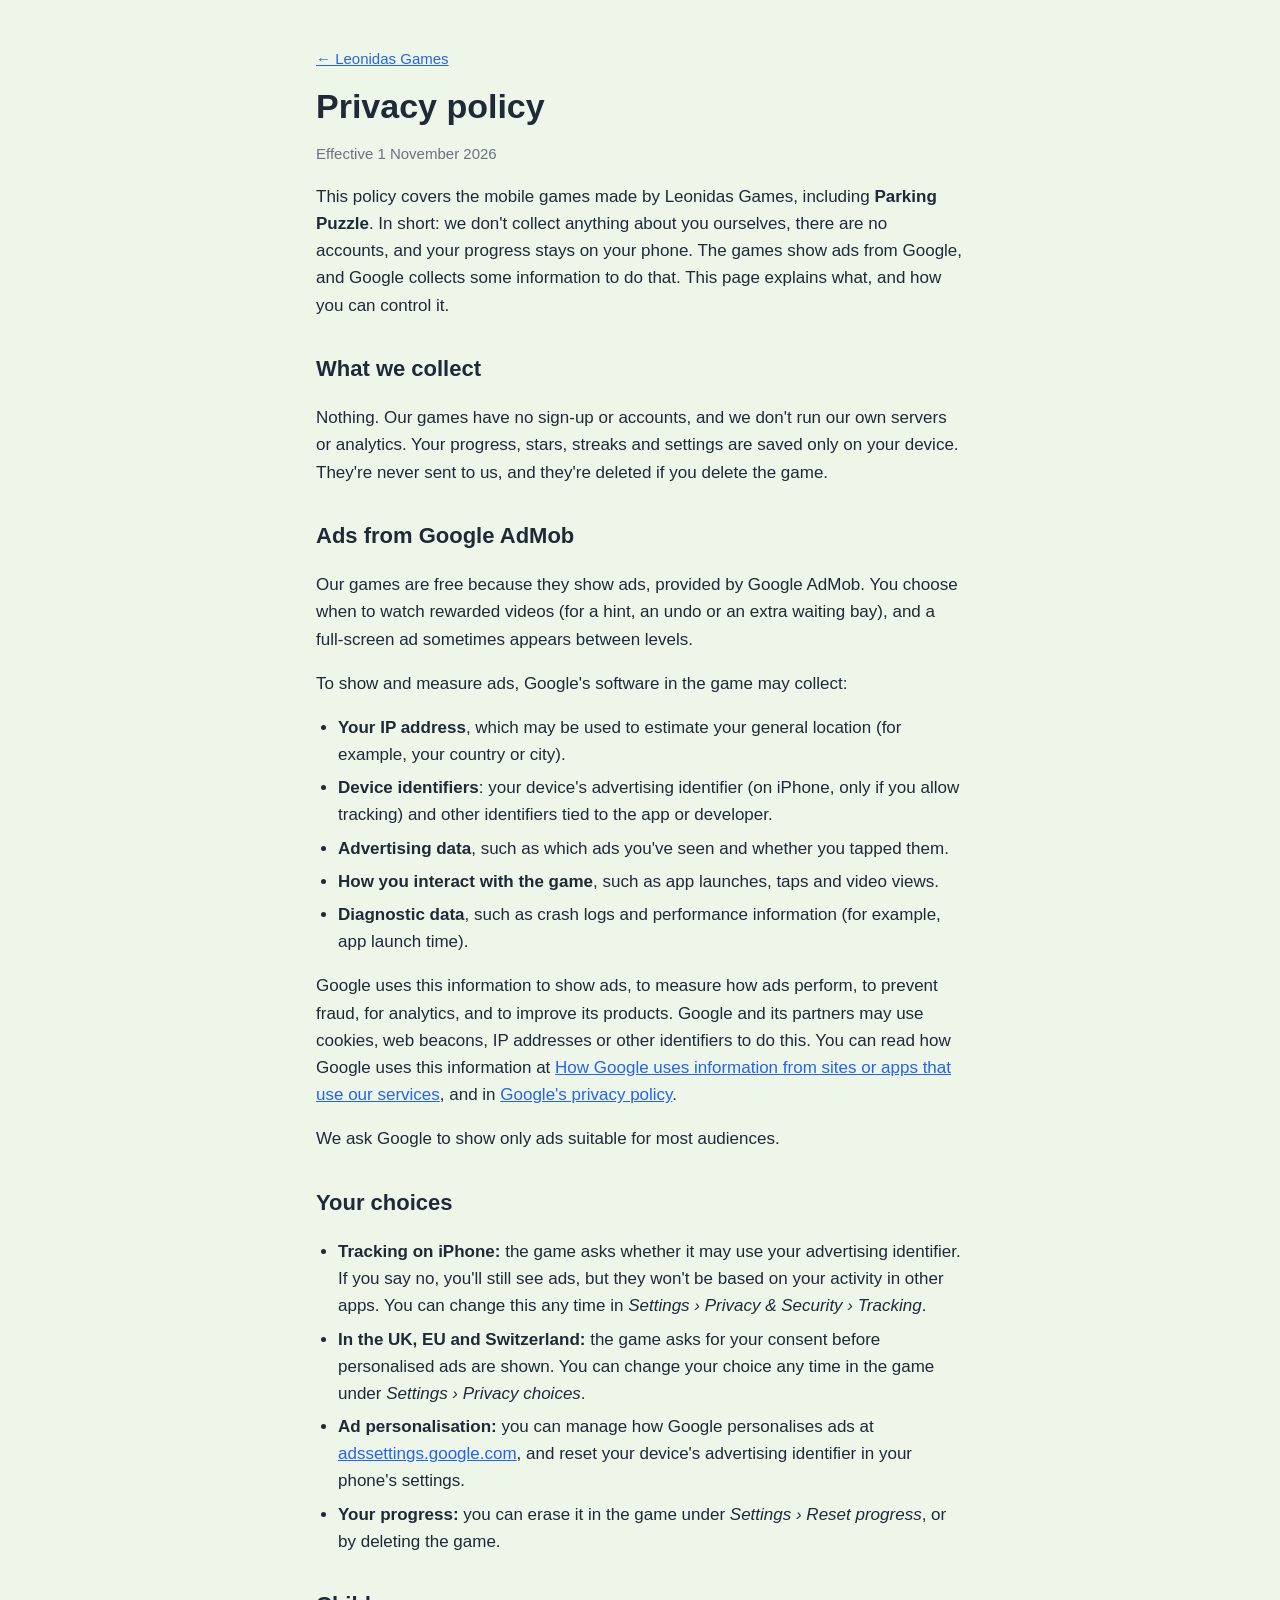
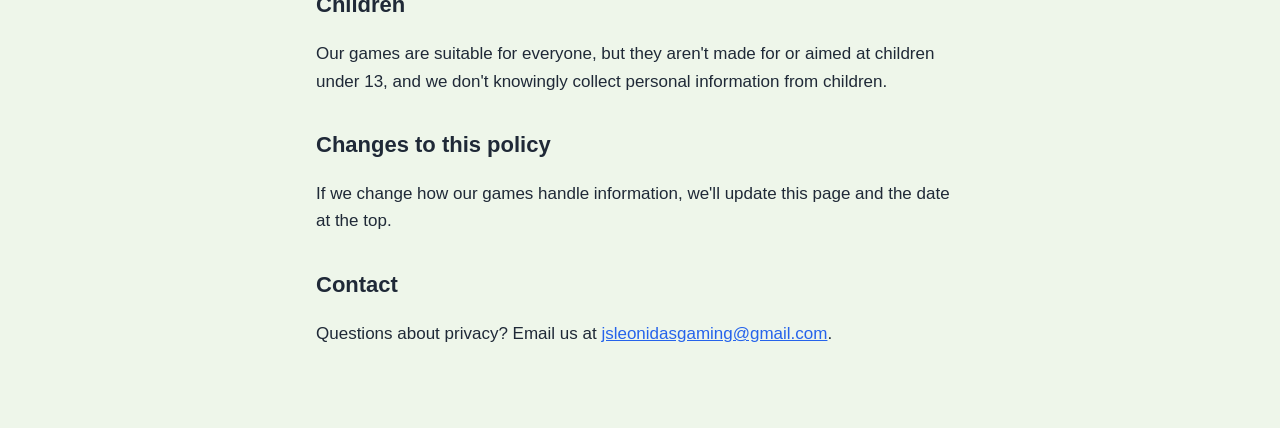
==== privacy/index.html @ 8e2aa1cd "Add files via upload" ====
<!doctype html>
<html lang="en-AU">
<head>
  <meta charset="utf-8">
  <meta name="viewport" content="width=device-width, initial-scale=1">
  <title>Privacy policy · Leonidas Games</title>
  <link rel="stylesheet" href="../style.css">
</head>
<body>
  <main>
    <p class="back"><a href="../">← Leonidas Games</a></p>
    <h1>Privacy policy</h1>
    <p class="meta">Effective 1 November 2026</p>

    <p>This policy covers the mobile games made by Leonidas Games, including <strong>Parking Puzzle</strong>. In short: we don't collect anything about you ourselves, there are no accounts, and your progress stays on your phone. The games show ads from Google, and Google collects some information to do that. This page explains what, and how you can control it.</p>

    <h2>What we collect</h2>
    <p>Nothing. Our games have no sign-up or accounts, and we don't run our own servers or analytics. Your progress, stars, streaks and settings are saved only on your device. They're never sent to us, and they're deleted if you delete the game.</p>

    <h2>Ads from Google AdMob</h2>
    <p>Our games are free because they show ads, provided by Google AdMob. You choose when to watch rewarded videos (for a hint, an undo or an extra waiting bay), and a full-screen ad sometimes appears between levels.</p>
    <p>To show and measure ads, Google's software in the game may collect:</p>
    <ul>
      <li><strong>Your IP address</strong>, which may be used to estimate your general location (for example, your country or city).</li>
      <li><strong>Device identifiers</strong>: your device's advertising identifier (on iPhone, only if you allow tracking) and other identifiers tied to the app or developer.</li>
      <li><strong>Advertising data</strong>, such as which ads you've seen and whether you tapped them.</li>
      <li><strong>How you interact with the game</strong>, such as app launches, taps and video views.</li>
      <li><strong>Diagnostic data</strong>, such as crash logs and performance information (for example, app launch time).</li>
    </ul>
    <p>Google uses this information to show ads, to measure how ads perform, to prevent fraud, for analytics, and to improve its products. Google and its partners may use cookies, web beacons, IP addresses or other identifiers to do this. You can read how Google uses this information at <a href="https://www.google.com/policies/privacy/partners/">How Google uses information from sites or apps that use our services</a>, and in <a href="https://policies.google.com/privacy">Google's privacy policy</a>.</p>
    <p>We ask Google to show only ads suitable for most audiences.</p>

    <h2>Your choices</h2>
    <ul>
      <li><strong>Tracking on iPhone:</strong> the game asks whether it may use your advertising identifier. If you say no, you'll still see ads, but they won't be based on your activity in other apps. You can change this any time in <em>Settings › Privacy &amp; Security › Tracking</em>.</li>
      <li><strong>In the UK, EU and Switzerland:</strong> the game asks for your consent before personalised ads are shown. You can change your choice any time in the game under <em>Settings › Privacy choices</em>.</li>
      <li><strong>Ad personalisation:</strong> you can manage how Google personalises ads at <a href="https://adssettings.google.com">adssettings.google.com</a>, and reset your device's advertising identifier in your phone's settings.</li>
      <li><strong>Your progress:</strong> you can erase it in the game under <em>Settings › Reset progress</em>, or by deleting the game.</li>
    </ul>

    <h2>Children</h2>
    <p>Our games are suitable for everyone, but they aren't made for or aimed at children under 13, and we don't knowingly collect personal information from children.</p>

    <h2>Changes to this policy</h2>
    <p>If we change how our games handle information, we'll update this page and the date at the top.</p>

    <h2>Contact</h2>
    <p>Questions about privacy? Email us at <a href="mailto:jsleonidasgaming@gmail.com">jsleonidasgaming@gmail.com</a>.</p>
  </main>
</body>
</html>
---- style.css ----
:root {
  --ink: #1f2937;
  --soft: #6b7280;
  --bg: #eef6ea;
  --card: #ffffff;
  --accent: #2563eb;
}
@media (prefers-color-scheme: dark) {
  :root {
    --ink: #e5e7eb;
    --soft: #9ca3af;
    --bg: #111827;
    --card: #1f2937;
    --accent: #60a5fa;
  }
}
* { box-sizing: border-box; }
body {
  margin: 0;
  background: var(--bg);
  color: var(--ink);
  font: 17px/1.6 -apple-system, BlinkMacSystemFont, "Segoe UI", Roboto, sans-serif;
}
main { max-width: 680px; margin: 0 auto; padding: 32px 16px 64px; }
h1 { font-size: 34px; line-height: 1.2; margin: 8px 0 4px; }
h2 { font-size: 22px; margin-top: 32px; }
h3 { font-size: 18px; margin: 24px 0 4px; }
a { color: var(--accent); }
ul { padding-left: 22px; }
li { margin: 6px 0; }
.lead { font-size: 20px; color: var(--soft); margin-top: 0; }
.meta, .back { color: var(--soft); font-size: 15px; }
.game { background: var(--card); border-radius: 20px; padding: 4px 20px 12px; margin: 24px 0; }
.soon { font-weight: 700; }
nav { display: flex; flex-wrap: wrap; gap: 20px; margin-top: 24px; font-weight: 700; }
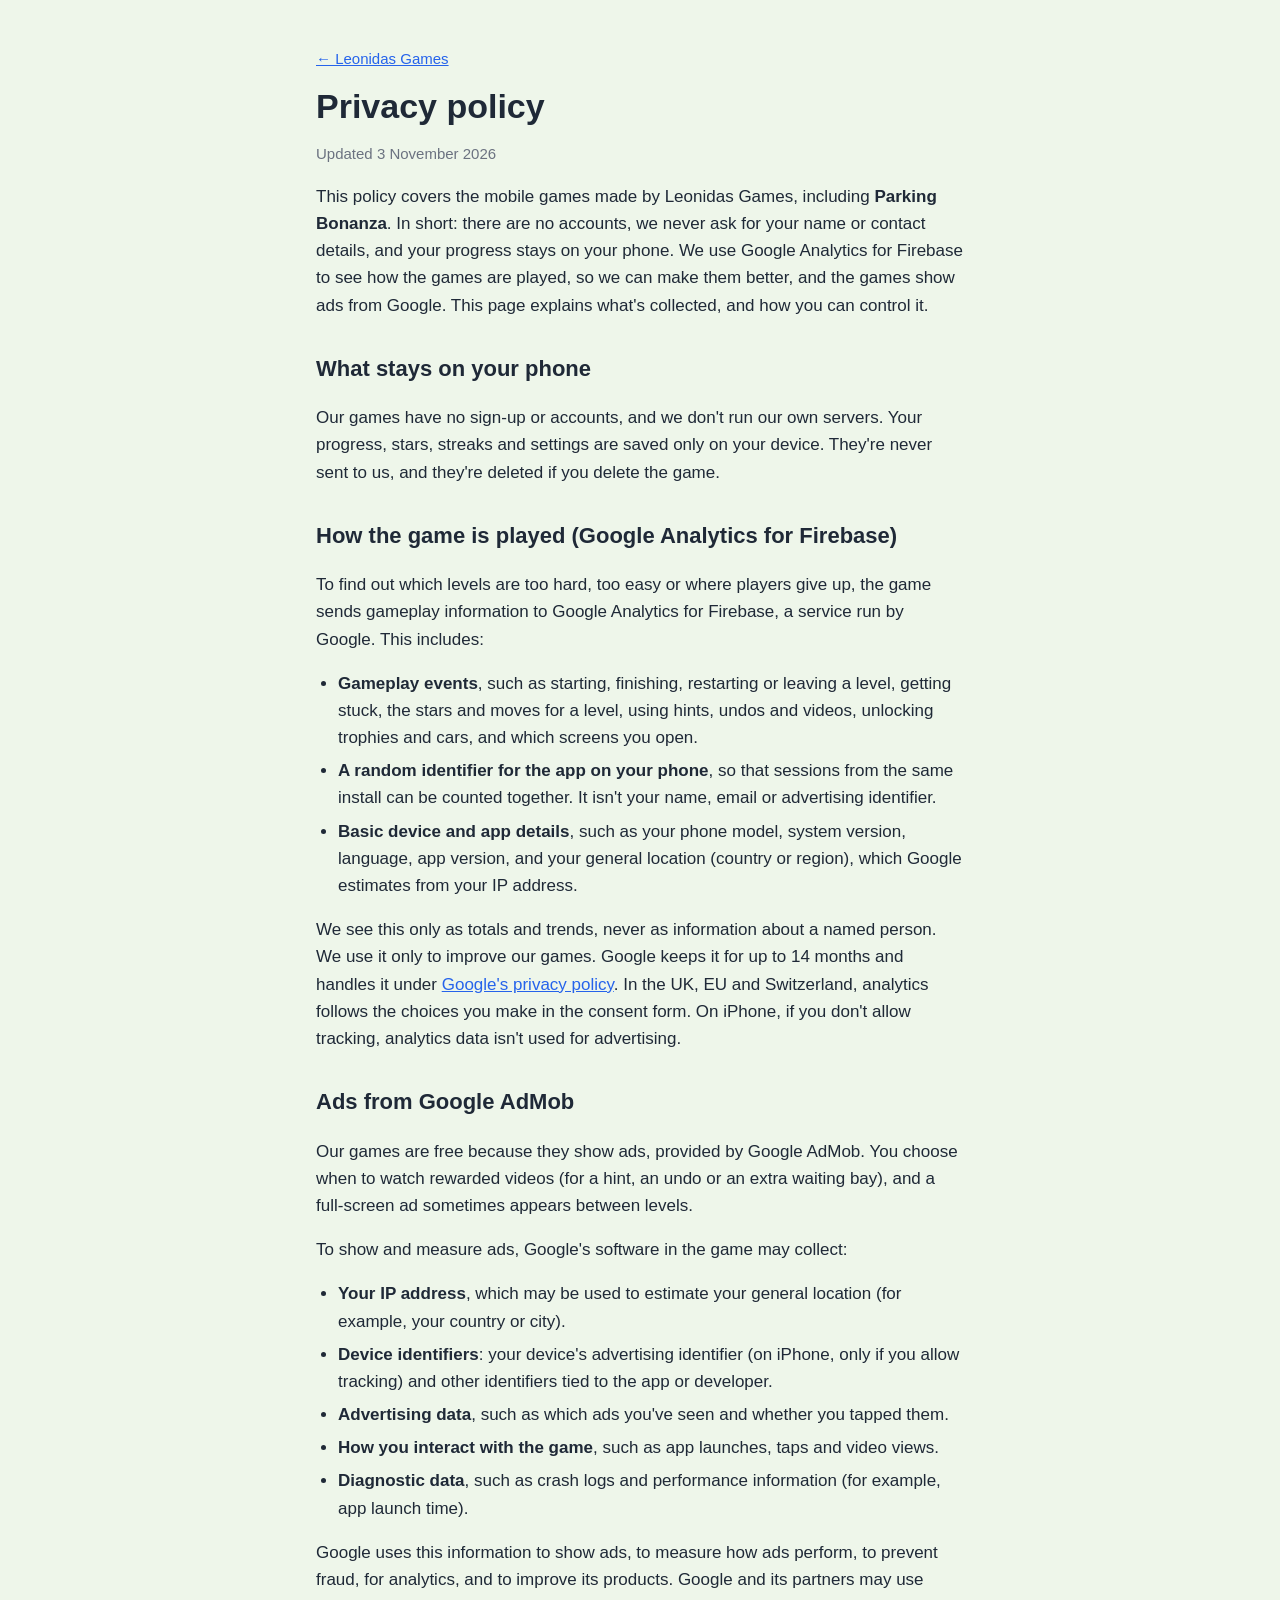
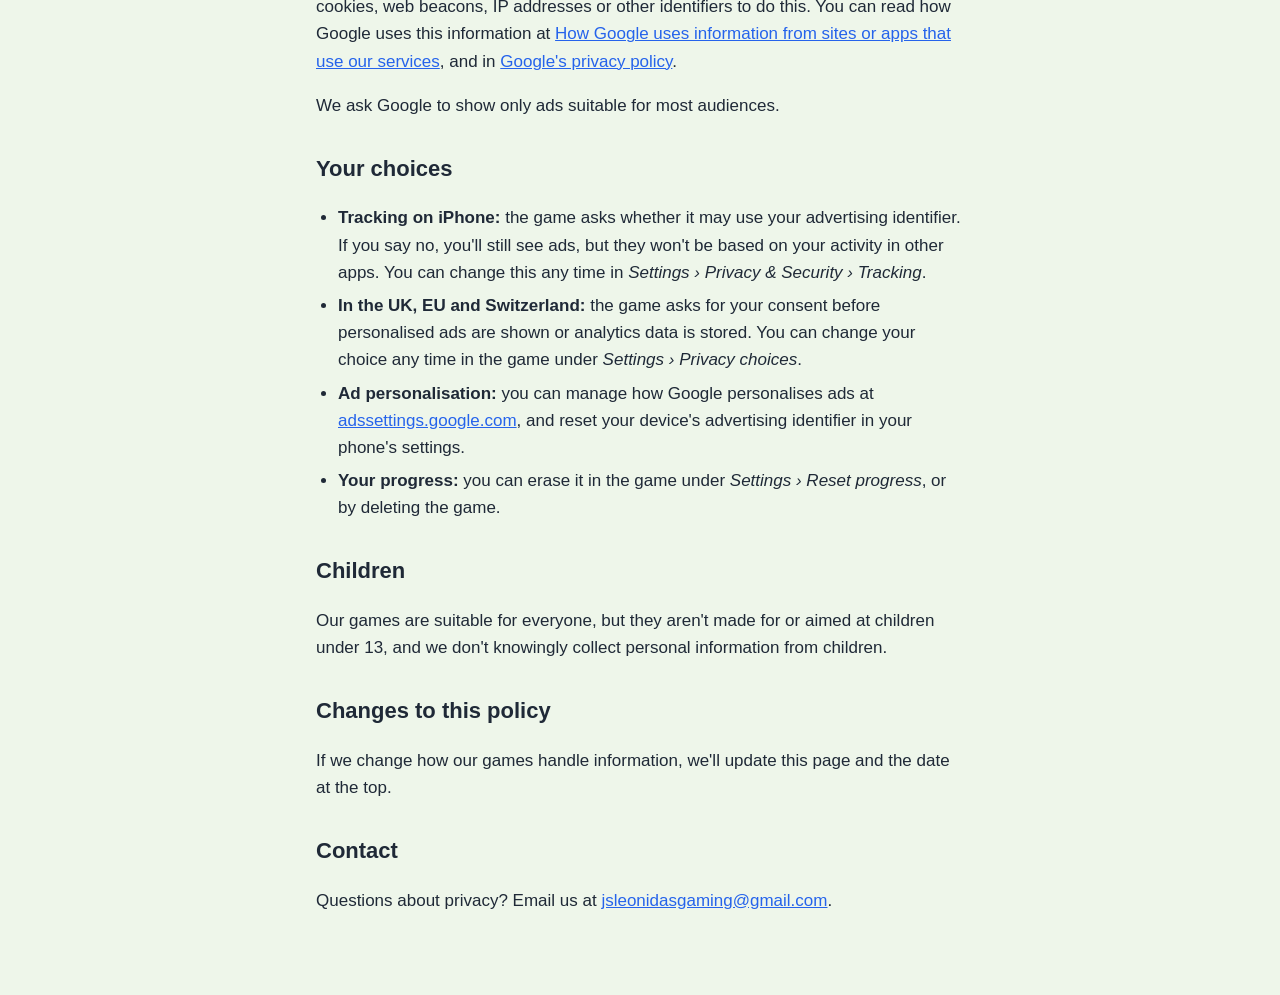
==== commit d8bb8f2a: "Update the site for Parking Bonanza in 3D - Home page: restore the real home page (the Help page had" ====
--- a/privacy/index.html
+++ b/privacy/index.html
@@ -10,12 +10,21 @@
   <main>
     <p class="back"><a href="../">← Leonidas Games</a></p>
     <h1>Privacy policy</h1>
-    <p class="meta">Effective 1 November 2026</p>
+    <p class="meta">Updated 3 November 2026</p>
 
-    <p>This policy covers the mobile games made by Leonidas Games, including <strong>Parking Puzzle</strong>. In short: we don't collect anything about you ourselves, there are no accounts, and your progress stays on your phone. The games show ads from Google, and Google collects some information to do that. This page explains what, and how you can control it.</p>
+    <p>This policy covers the mobile games made by Leonidas Games, including <strong>Parking Bonanza</strong>. In short: there are no accounts, we never ask for your name or contact details, and your progress stays on your phone. We use Google Analytics for Firebase to see how the games are played, so we can make them better, and the games show ads from Google. This page explains what's collected, and how you can control it.</p>
 
-    <h2>What we collect</h2>
-    <p>Nothing. Our games have no sign-up or accounts, and we don't run our own servers or analytics. Your progress, stars, streaks and settings are saved only on your device. They're never sent to us, and they're deleted if you delete the game.</p>
+    <h2>What stays on your phone</h2>
+    <p>Our games have no sign-up or accounts, and we don't run our own servers. Your progress, stars, streaks and settings are saved only on your device. They're never sent to us, and they're deleted if you delete the game.</p>
+
+    <h2>How the game is played (Google Analytics for Firebase)</h2>
+    <p>To find out which levels are too hard, too easy or where players give up, the game sends gameplay information to Google Analytics for Firebase, a service run by Google. This includes:</p>
+    <ul>
+      <li><strong>Gameplay events</strong>, such as starting, finishing, restarting or leaving a level, getting stuck, the stars and moves for a level, using hints, undos and videos, unlocking trophies and cars, and which screens you open.</li>
+      <li><strong>A random identifier for the app on your phone</strong>, so that sessions from the same install can be counted together. It isn't your name, email or advertising identifier.</li>
+      <li><strong>Basic device and app details</strong>, such as your phone model, system version, language, app version, and your general location (country or region), which Google estimates from your IP address.</li>
+    </ul>
+    <p>We see this only as totals and trends, never as information about a named person. We use it only to improve our games. Google keeps it for up to 14 months and handles it under <a href="https://policies.google.com/privacy">Google's privacy policy</a>. In the UK, EU and Switzerland, analytics follows the choices you make in the consent form. On iPhone, if you don't allow tracking, analytics data isn't used for advertising.</p>
 
     <h2>Ads from Google AdMob</h2>
     <p>Our games are free because they show ads, provided by Google AdMob. You choose when to watch rewarded videos (for a hint, an undo or an extra waiting bay), and a full-screen ad sometimes appears between levels.</p>
@@ -33,7 +42,7 @@
     <h2>Your choices</h2>
     <ul>
       <li><strong>Tracking on iPhone:</strong> the game asks whether it may use your advertising identifier. If you say no, you'll still see ads, but they won't be based on your activity in other apps. You can change this any time in <em>Settings › Privacy &amp; Security › Tracking</em>.</li>
-      <li><strong>In the UK, EU and Switzerland:</strong> the game asks for your consent before personalised ads are shown. You can change your choice any time in the game under <em>Settings › Privacy choices</em>.</li>
+      <li><strong>In the UK, EU and Switzerland:</strong> the game asks for your consent before personalised ads are shown or analytics data is stored. You can change your choice any time in the game under <em>Settings › Privacy choices</em>.</li>
       <li><strong>Ad personalisation:</strong> you can manage how Google personalises ads at <a href="https://adssettings.google.com">adssettings.google.com</a>, and reset your device's advertising identifier in your phone's settings.</li>
       <li><strong>Your progress:</strong> you can erase it in the game under <em>Settings › Reset progress</em>, or by deleting the game.</li>
     </ul>
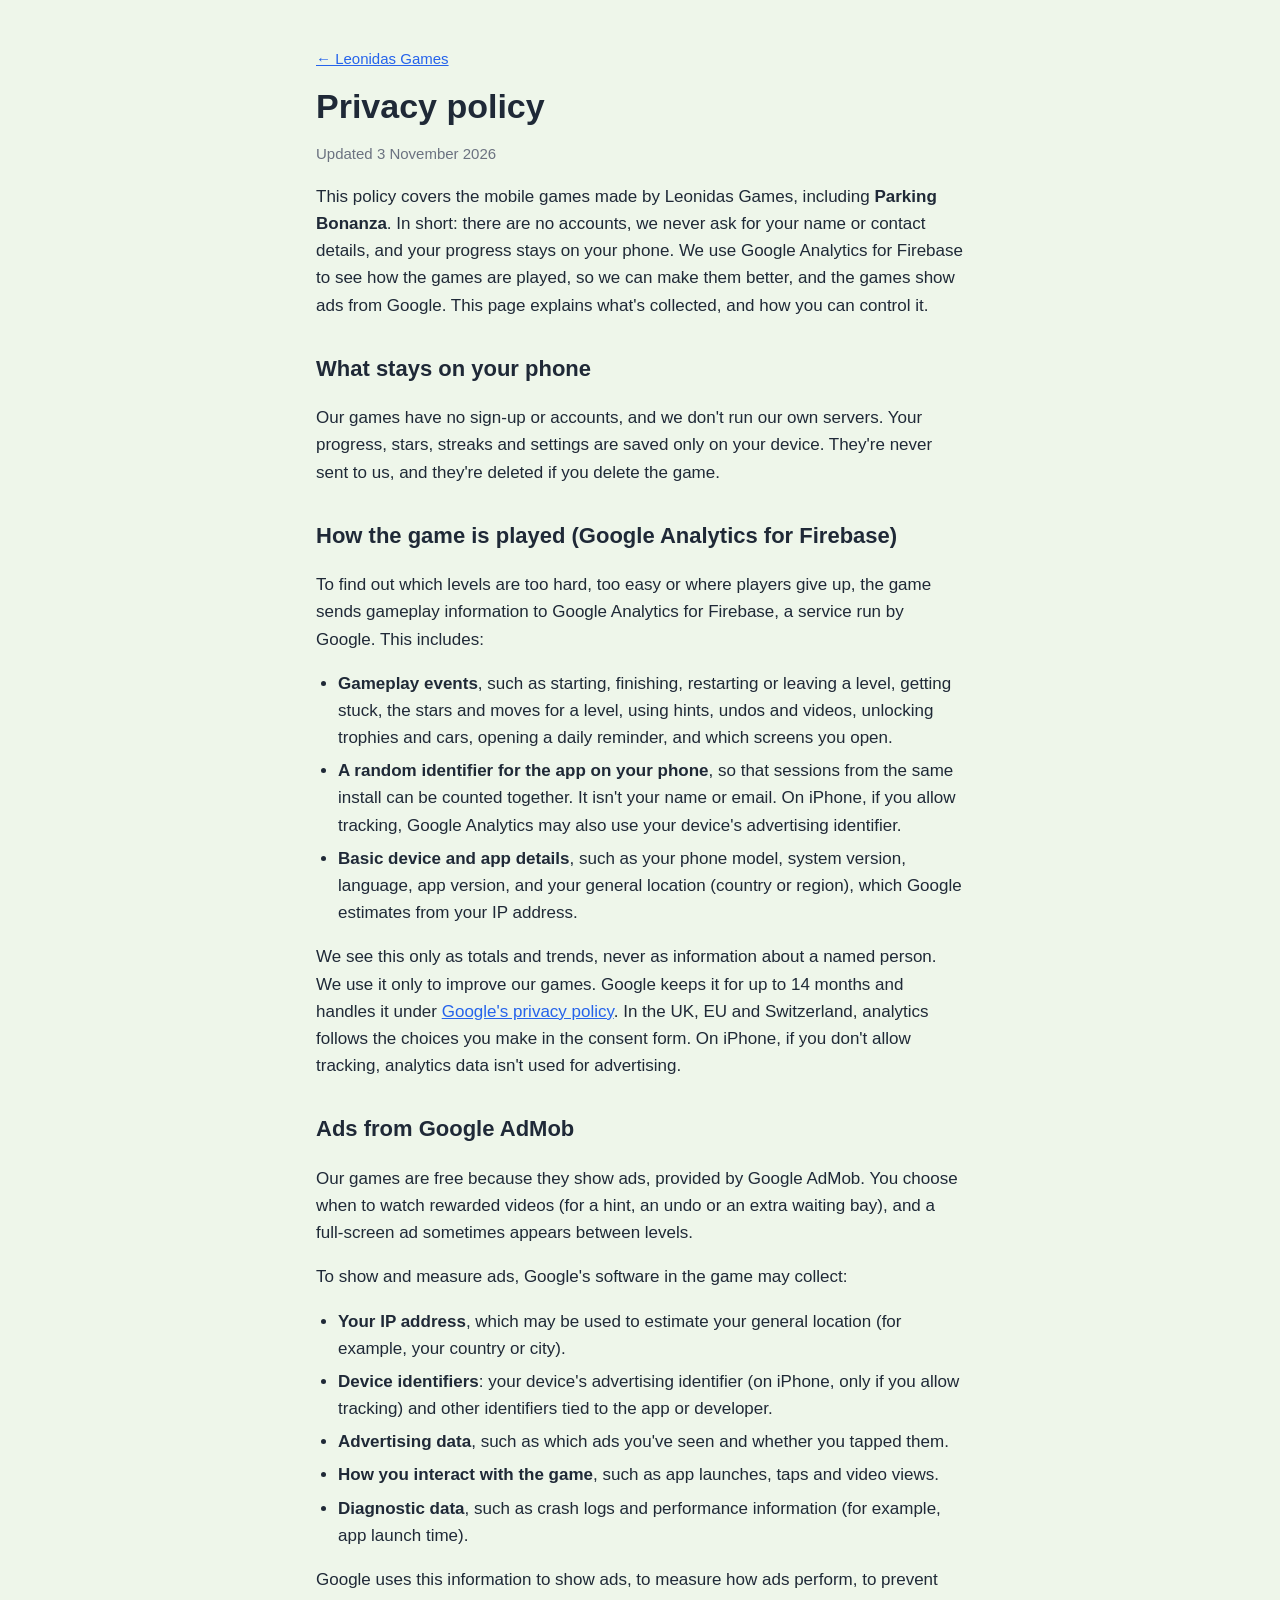
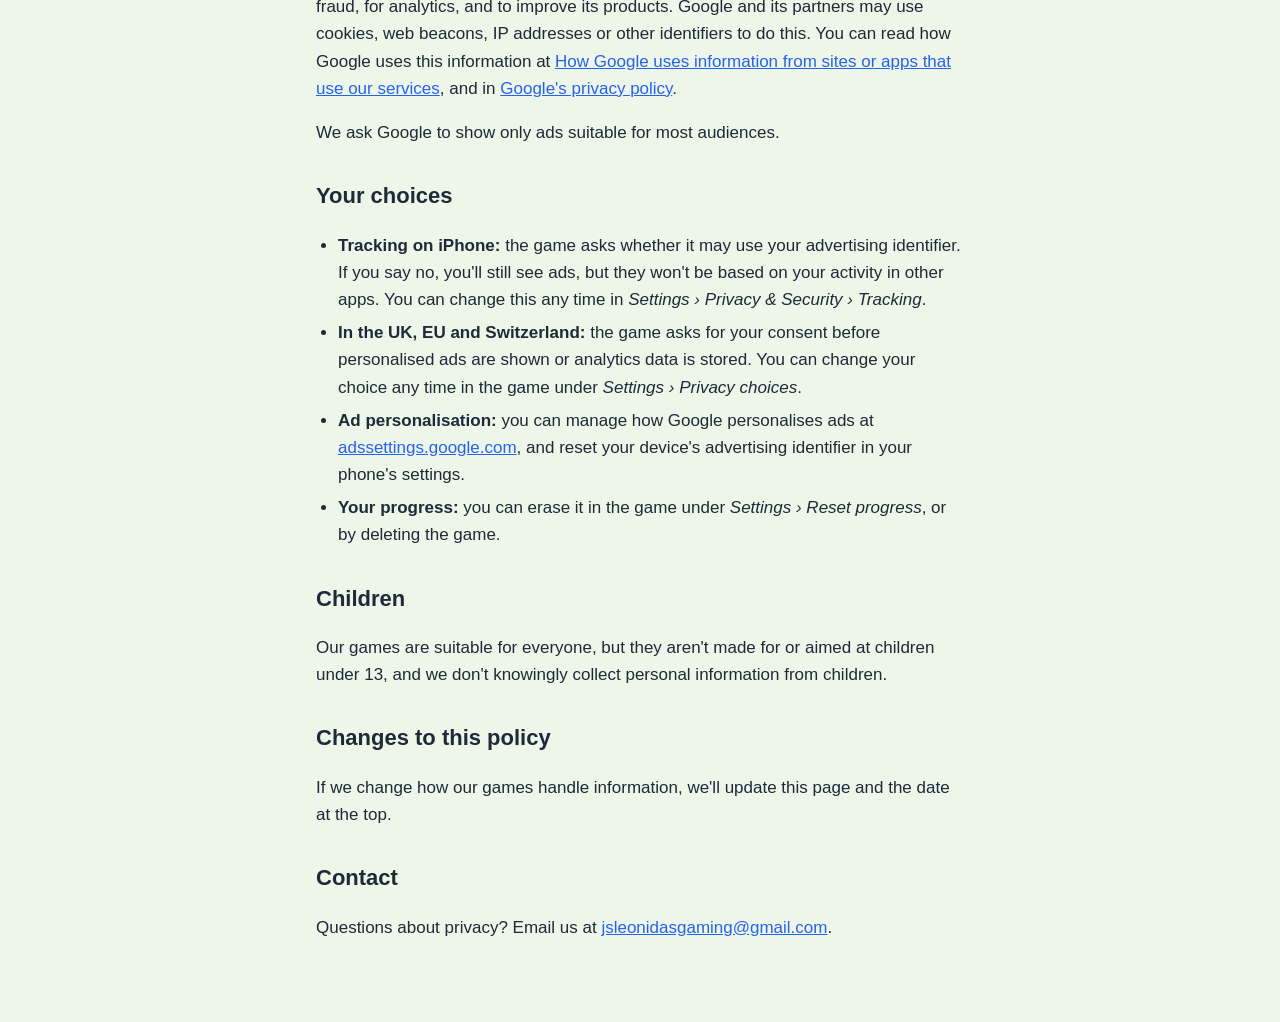
==== commit 80bdf340: "Privacy policy: Analytics and the advertising identifier On iPhone, if tracking is allowed, Google A" ====
--- a/privacy/index.html
+++ b/privacy/index.html
@@ -20,8 +20,8 @@
     <h2>How the game is played (Google Analytics for Firebase)</h2>
     <p>To find out which levels are too hard, too easy or where players give up, the game sends gameplay information to Google Analytics for Firebase, a service run by Google. This includes:</p>
     <ul>
-      <li><strong>Gameplay events</strong>, such as starting, finishing, restarting or leaving a level, getting stuck, the stars and moves for a level, using hints, undos and videos, unlocking trophies and cars, and which screens you open.</li>
-      <li><strong>A random identifier for the app on your phone</strong>, so that sessions from the same install can be counted together. It isn't your name, email or advertising identifier.</li>
+      <li><strong>Gameplay events</strong>, such as starting, finishing, restarting or leaving a level, getting stuck, the stars and moves for a level, using hints, undos and videos, unlocking trophies and cars, opening a daily reminder, and which screens you open.</li>
+      <li><strong>A random identifier for the app on your phone</strong>, so that sessions from the same install can be counted together. It isn't your name or email. On iPhone, if you allow tracking, Google Analytics may also use your device's advertising identifier.</li>
       <li><strong>Basic device and app details</strong>, such as your phone model, system version, language, app version, and your general location (country or region), which Google estimates from your IP address.</li>
     </ul>
     <p>We see this only as totals and trends, never as information about a named person. We use it only to improve our games. Google keeps it for up to 14 months and handles it under <a href="https://policies.google.com/privacy">Google's privacy policy</a>. In the UK, EU and Switzerland, analytics follows the choices you make in the consent form. On iPhone, if you don't allow tracking, analytics data isn't used for advertising.</p>
